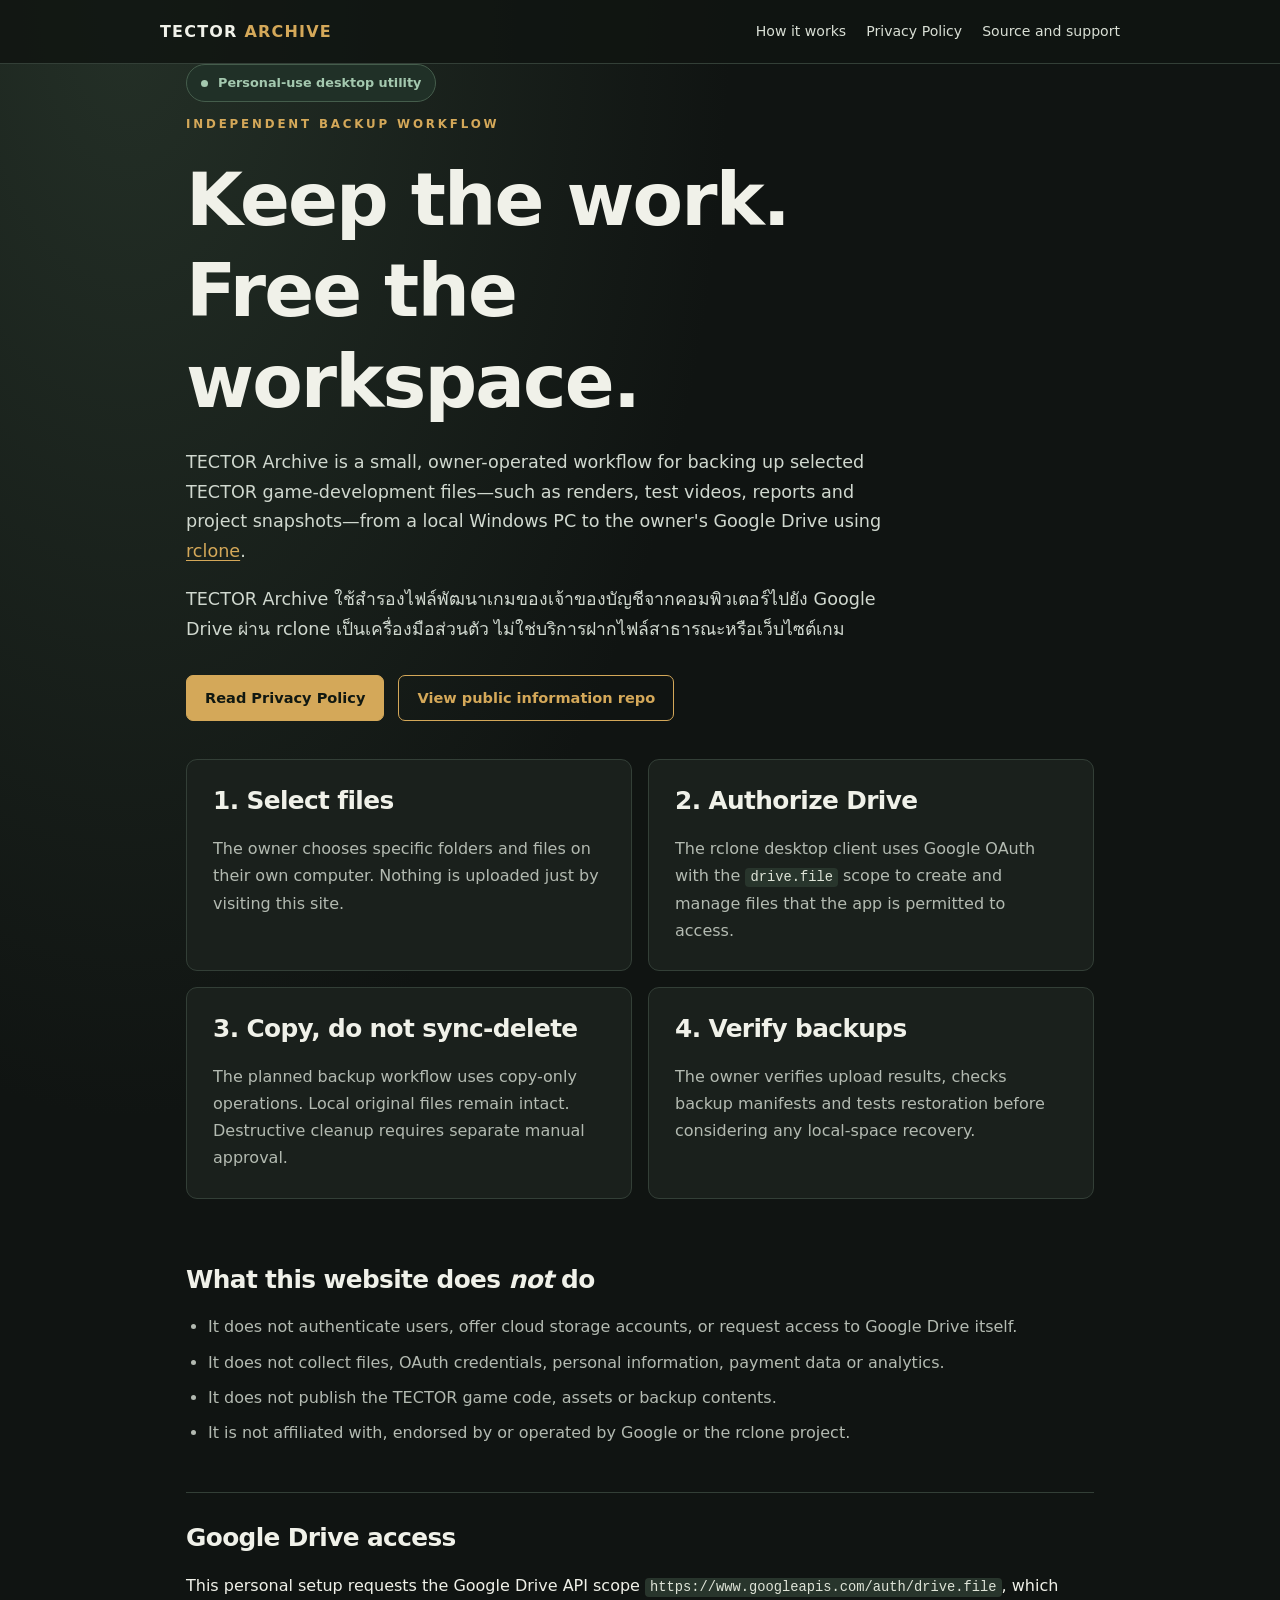
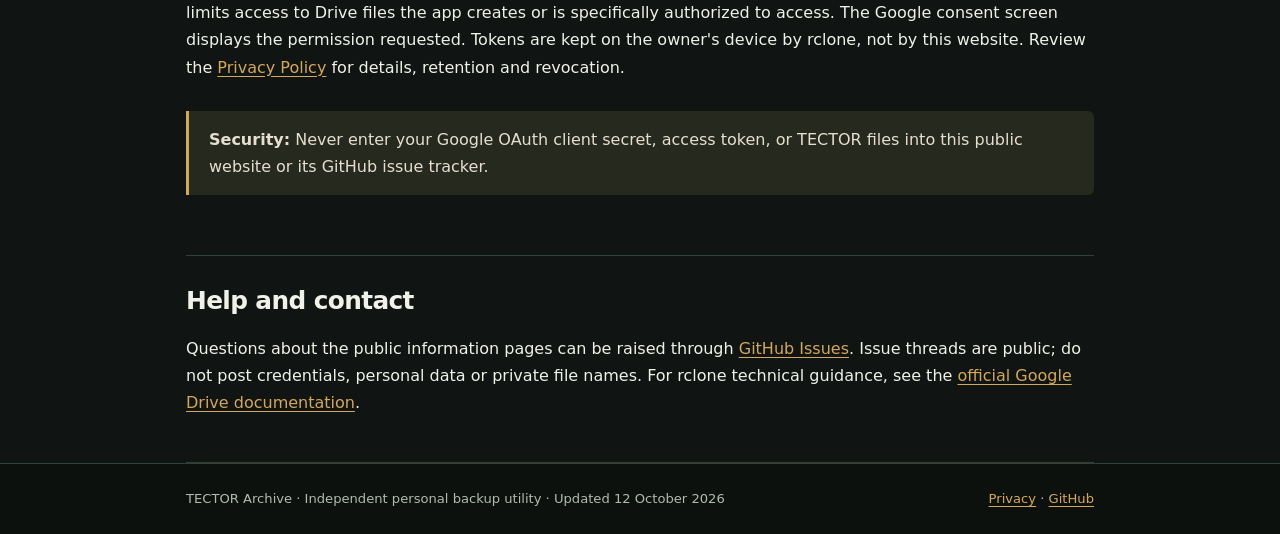
==== index.html @ 7627b868 "docs: publish OAuth application homepage and backup workflow description" ====
<!doctype html>
<html lang="en">
<head>
<meta charset="utf-8">
<meta name="viewport" content="width=device-width,initial-scale=1">
<meta name="description" content="TECTOR Archive is a personal desktop workflow for copying selected game-development files to the owner's Google Drive using rclone.">
<meta name="robots" content="index,follow">
<title>TECTOR Archive — Personal Google Drive Backup</title>
<link rel="canonical" href="https://afreedomlife.github.io/tector-archive/">
<link rel="stylesheet" href="style.css">
</head>
<body>
<header><div class="wrap head-inner"><a class="brand" href="./">TECTOR <span>ARCHIVE</span></a><nav aria-label="Main navigation"><a href="#how-it-works">How it works</a><a href="privacy.html">Privacy Policy</a><a href="https://github.com/Afreedomlife/tector-archive" rel="noopener">Source and support</a></nav></div></header>
<main class="wrap">
<section class="intro">
<div class="status">Personal-use desktop utility</div>
<p class="eyebrow">Independent backup workflow</p>
<h1>Keep the work. Free the workspace.</h1>
<p class="lede">TECTOR Archive is a small, owner-operated workflow for backing up selected TECTOR game-development files—such as renders, test videos, reports and project snapshots—from a local Windows PC to the owner's Google Drive using <a href="https://rclone.org/" rel="noopener">rclone</a>.</p>
<p class="lede" lang="th">TECTOR Archive ใช้สำรองไฟล์พัฒนาเกมของเจ้าของบัญชีจากคอมพิวเตอร์ไปยัง Google Drive ผ่าน rclone เป็นเครื่องมือส่วนตัว ไม่ใช่บริการฝากไฟล์สาธารณะหรือเว็บไซต์เกม</p>
<div class="buttons"><a class="btn" href="privacy.html">Read Privacy Policy</a><a class="btn secondary" href="https://github.com/Afreedomlife/tector-archive" rel="noopener">View public information repo</a></div>
</section>
<div class="grid" id="how-it-works">
<div class="card"><h2>1. Select files</h2><p>The owner chooses specific folders and files on their own computer. Nothing is uploaded just by visiting this site.</p></div>
<div class="card"><h2>2. Authorize Drive</h2><p>The rclone desktop client uses Google OAuth with the <code>drive.file</code> scope to create and manage files that the app is permitted to access.</p></div>
<div class="card"><h2>3. Copy, do not sync-delete</h2><p>The planned backup workflow uses copy-only operations. Local original files remain intact. Destructive cleanup requires separate manual approval.</p></div>
<div class="card"><h2>4. Verify backups</h2><p>The owner verifies upload results, checks backup manifests and tests restoration before considering any local-space recovery.</p></div>
</div>
<section class="section">
<h2>What this website does <em>not</em> do</h2>
<ul>
<li>It does not authenticate users, offer cloud storage accounts, or request access to Google Drive itself.</li>
<li>It does not collect files, OAuth credentials, personal information, payment data or analytics.</li>
<li>It does not publish the TECTOR game code, assets or backup contents.</li>
<li>It is not affiliated with, endorsed by or operated by Google or the rclone project.</li>
</ul>
</section>
<section class="section">
<h2>Google Drive access</h2>
<p>This personal setup requests the Google Drive API scope <code>https://www.googleapis.com/auth/drive.file</code>, which limits access to Drive files the app creates or is specifically authorized to access. The Google consent screen displays the permission requested. Tokens are kept on the owner's device by rclone, not by this website. Review the <a href="privacy.html">Privacy Policy</a> for details, retention and revocation.</p>
<p class="note"><strong>Security:</strong> Never enter your Google OAuth client secret, access token, or TECTOR files into this public website or its GitHub issue tracker.</p>
</section>
<section class="section">
<h2>Help and contact</h2>
<p>Questions about the public information pages can be raised through <a href="https://github.com/Afreedomlife/tector-archive/issues" rel="noopener">GitHub Issues</a>. Issue threads are public; do not post credentials, personal data or private file names. For rclone technical guidance, see the <a href="https://rclone.org/drive/" rel="noopener">official Google Drive documentation</a>.</p>
</section>
</main>
<footer><div class="wrap foot"><span>TECTOR Archive · Independent personal backup utility · Updated 12 October 2026</span><span><a href="privacy.html">Privacy</a> · <a href="https://github.com/Afreedomlife/tector-archive" rel="noopener">GitHub</a></span></div></footer>
</body>
</html>
---- style.css ----
:root{color-scheme:dark;--bg:#101412;--panel:#1a201c;--muted:#b3bab1;--text:#f0f1e9;--border:#333f37;--accent:#d4a859;--green:#a4c8af}*{box-sizing:border-box}html{scroll-behavior:smooth}body{margin:0;background:radial-gradient(ellipse at 10% 0%,#243027 0%,transparent 37%),var(--bg);color:var(--text);font:16px/1.7 ui-sans-serif,system-ui,-apple-system,"Segoe UI",sans-serif}a{color:var(--accent);text-underline-offset:3px}a:focus-visible{outline:2px solid var(--accent);outline-offset:4px}header{border-bottom:1px solid var(--border);background:#101511d9}.wrap{max-width:960px;margin:auto;padding:0 26px}.head-inner{display:flex;justify-content:space-between;align-items:center;gap:22px;padding:18px 0}.brand{font-weight:750;letter-spacing:.075em;color:var(--text);text-decoration:none}.brand span{color:var(--accent)}nav{display:flex;flex-wrap:wrap;gap:20px;font-size:.88rem}nav a{text-decoration:none;color:#d9dfd5}nav a:hover{color:var(--accent)}main{padding:66px 0 72px}.eyebrow{text-transform:uppercase;letter-spacing:.24em;font-size:.74rem;font-weight:650;color:var(--accent)}h1,h2,h3{line-height:1.24;letter-spacing:-.025em}h1{font-size:clamp(2.5rem,6.4vw,4.6rem);max-width:15ch;margin:20px 0}h2{font-size:1.55rem;margin:0 0 18px}h3{font-size:1.05rem;margin:0 0 8px}.lede{font-size:1.1rem;max-width:700px;color:#d0d8cf}.intro{margin-bottom:38px}.status{display:inline-flex;align-items:center;gap:10px;color:var(--green);font-weight:620;font-size:.8rem;border:1px solid #455d4c;background:#203027;padding:7px 14px;border-radius:99px}.status:before{content:"";width:7px;height:7px;background:var(--green);border-radius:50%}.buttons{display:flex;flex-wrap:wrap;gap:14px;margin:30px 0}.btn{display:inline-flex;align-items:center;justify-content:center;text-decoration:none;padding:10px 18px;border:1px solid var(--accent);border-radius:7px;color:#111811;background:var(--accent);font-size:.91rem;font-weight:750}.btn.secondary{background:transparent;color:var(--accent)}.grid{display:grid;grid-template-columns:repeat(2,minmax(0,1fr));gap:16px;margin:36px 0}.card{border:1px solid var(--border);background:var(--panel);border-radius:11px;padding:26px}.card p{margin:0;color:var(--muted)}.section{padding:30px 0;border-bottom:1px solid var(--border)}p,li{overflow-wrap:anywhere}code{font-size:.86em;padding:2px 5px;color:#dfe4d8;background:#28352c;border-radius:4px}ul{padding-left:22px;color:var(--muted)}li+li{margin-top:8px}.note{border-left:3px solid var(--accent);padding:15px 20px;background:#26291e;color:#e6dfd0;border-radius:0 6px 6px 0;margin:30px 0}.muted,.small{color:var(--muted)}.small{font-size:.86rem}.textcol{max-width:790px}footer{border-top:1px solid var(--border);background:#0d110e;color:var(--muted);font-size:.82rem;padding:24px 0}footer .foot{display:flex;justify-content:space-between;gap:20px;flex-wrap:wrap}@media(max-width:650px){main{padding-top:38px}.head-inner{align-items:flex-start;flex-direction:column}.grid{grid-template-columns:1fr}.wrap{padding:0 20px}.card{padding:20px}}
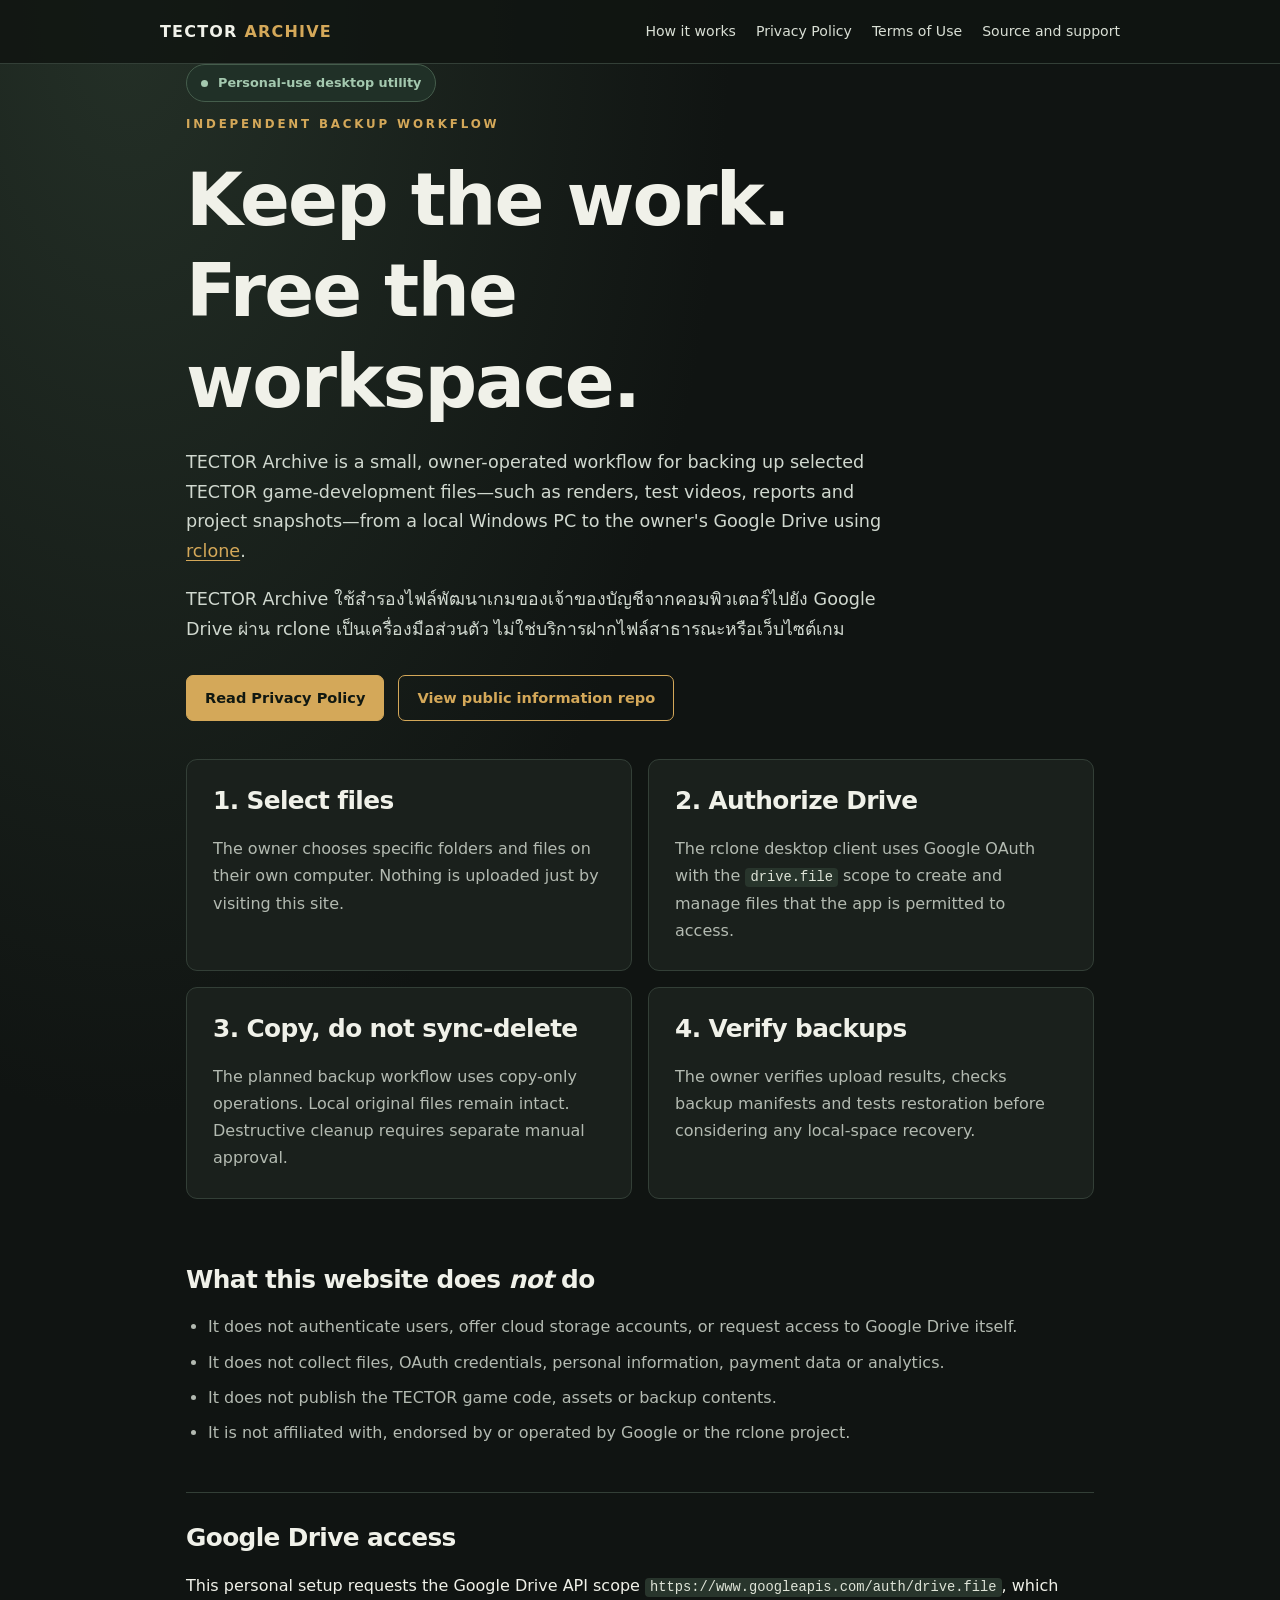
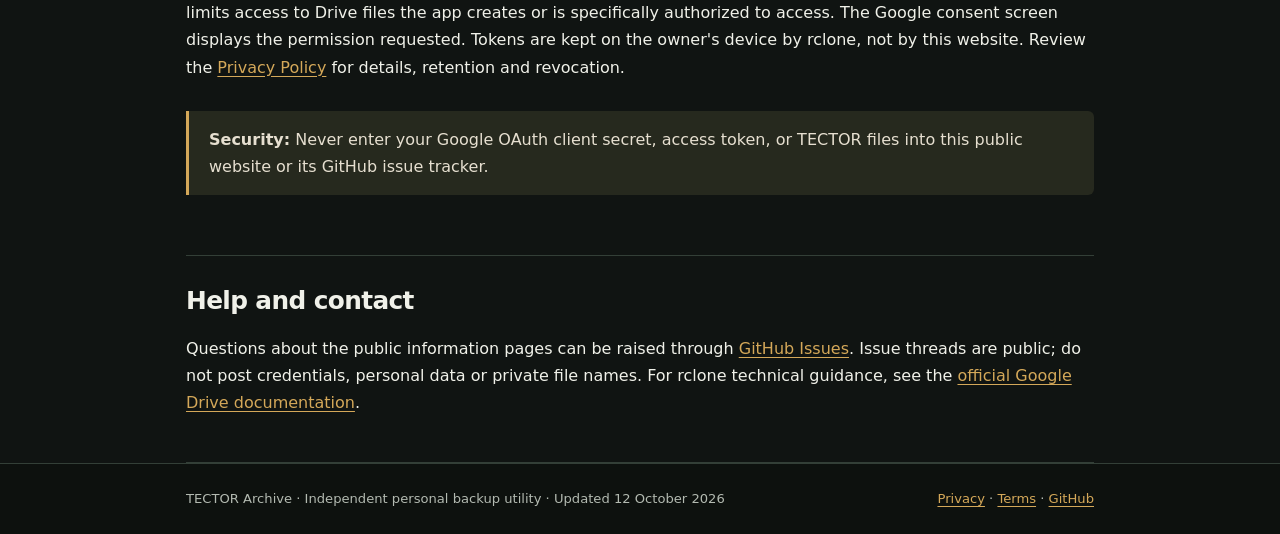
==== commit d1394332: "docs: link terms page from index.html" ====
--- a/index.html
+++ b/index.html
@@ -10,7 +10,7 @@
 <link rel="stylesheet" href="style.css">
 </head>
 <body>
-<header><div class="wrap head-inner"><a class="brand" href="./">TECTOR <span>ARCHIVE</span></a><nav aria-label="Main navigation"><a href="#how-it-works">How it works</a><a href="privacy.html">Privacy Policy</a><a href="https://github.com/Afreedomlife/tector-archive" rel="noopener">Source and support</a></nav></div></header>
+<header><div class="wrap head-inner"><a class="brand" href="./">TECTOR <span>ARCHIVE</span></a><nav aria-label="Main navigation"><a href="#how-it-works">How it works</a><a href="privacy.html">Privacy Policy</a><a href="terms.html">Terms of Use</a><a href="https://github.com/Afreedomlife/tector-archive" rel="noopener">Source and support</a></nav></div></header>
 <main class="wrap">
 <section class="intro">
 <div class="status">Personal-use desktop utility</div>
@@ -45,6 +45,6 @@
 <p>Questions about the public information pages can be raised through <a href="https://github.com/Afreedomlife/tector-archive/issues" rel="noopener">GitHub Issues</a>. Issue threads are public; do not post credentials, personal data or private file names. For rclone technical guidance, see the <a href="https://rclone.org/drive/" rel="noopener">official Google Drive documentation</a>.</p>
 </section>
 </main>
-<footer><div class="wrap foot"><span>TECTOR Archive · Independent personal backup utility · Updated 12 October 2026</span><span><a href="privacy.html">Privacy</a> · <a href="https://github.com/Afreedomlife/tector-archive" rel="noopener">GitHub</a></span></div></footer>
+<footer><div class="wrap foot"><span>TECTOR Archive · Independent personal backup utility · Updated 12 October 2026</span><span><a href="privacy.html">Privacy</a> · <a href="terms.html">Terms</a> · <a href="https://github.com/Afreedomlife/tector-archive" rel="noopener">GitHub</a></span></div></footer>
 </body>
 </html>
